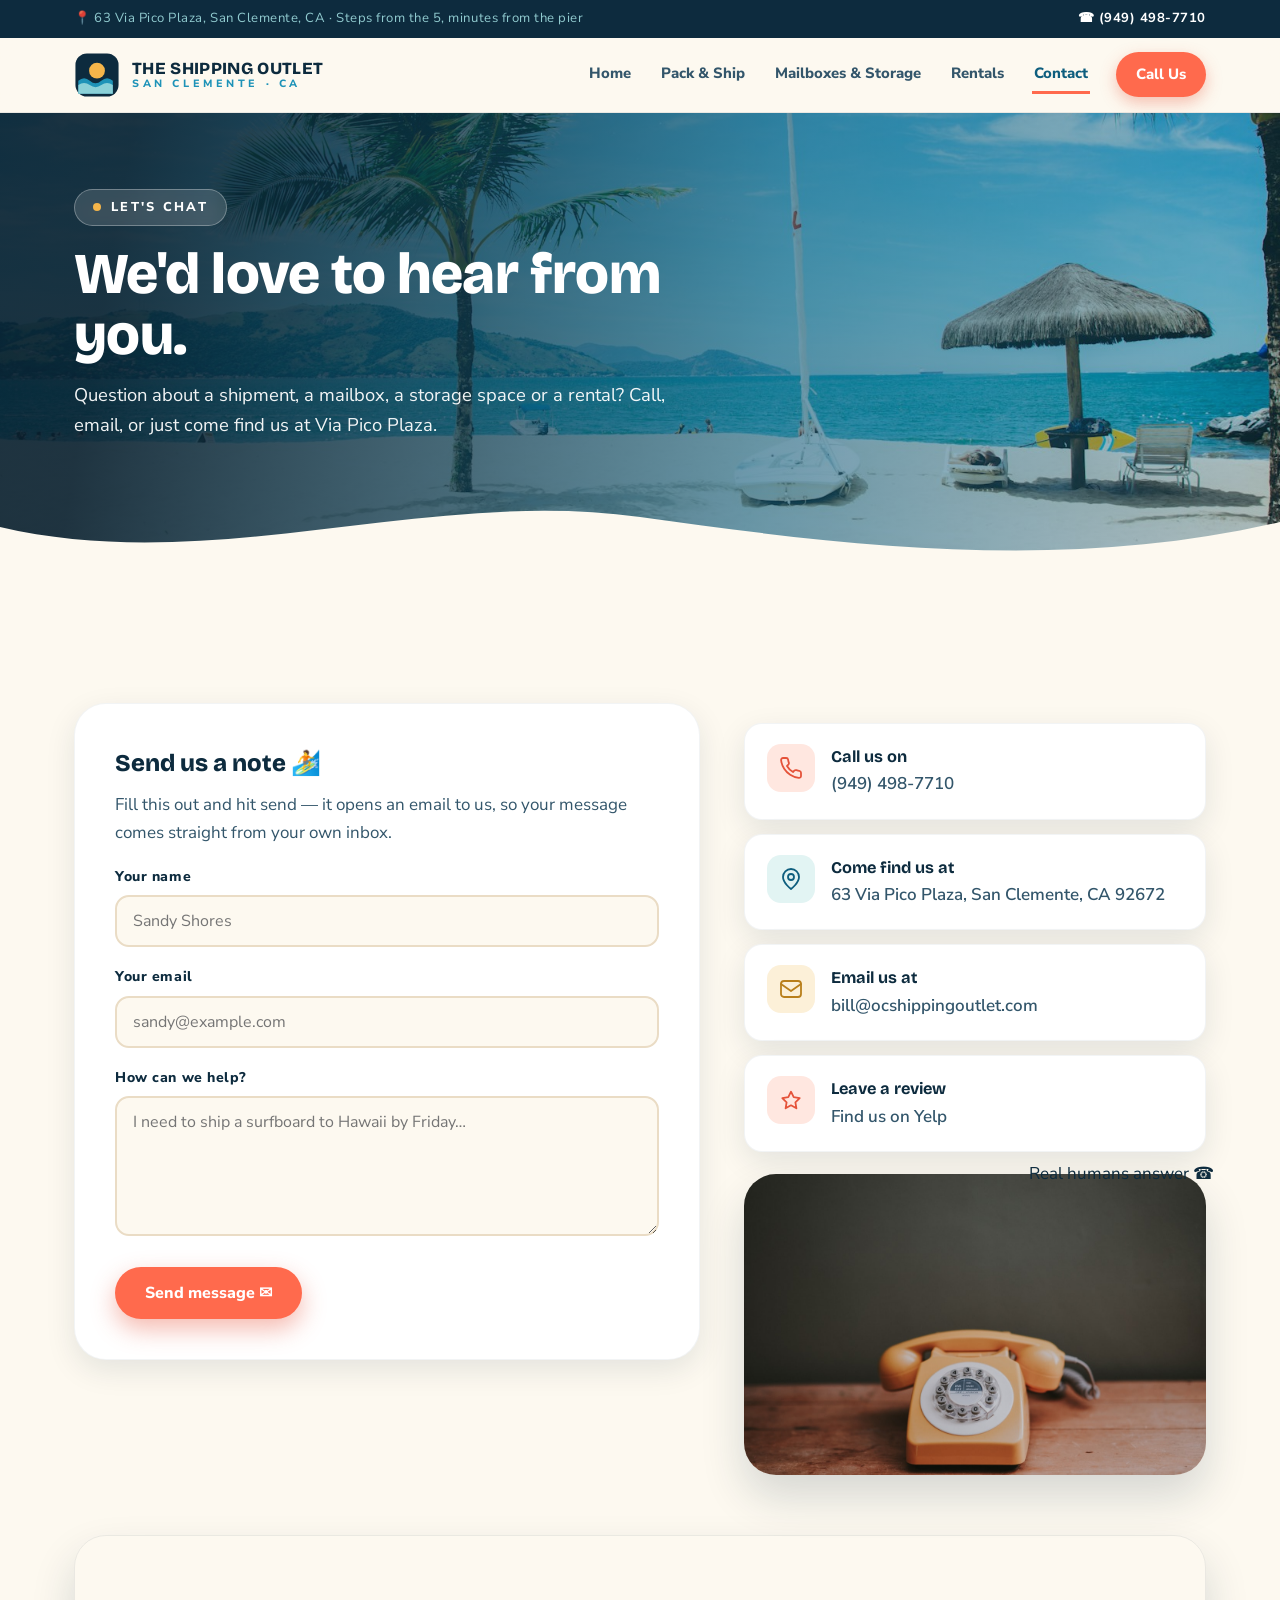
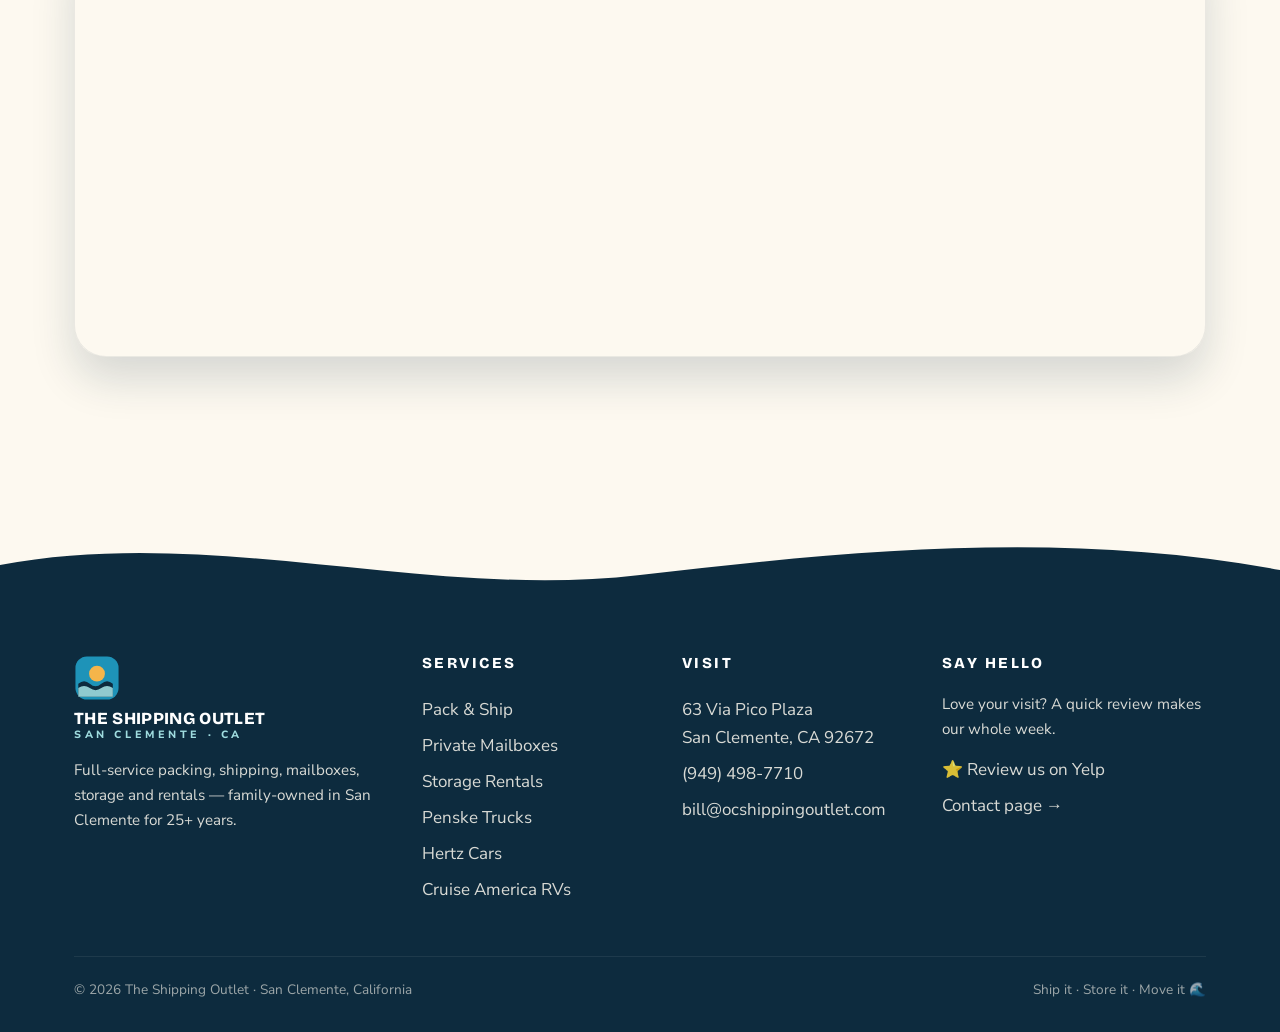
==== contact.html @ ecf814ca "The Shipping Outlet — coastal-modern site for San Clemente shipping, mailbox, storage & rental hub C" ====
<!DOCTYPE html>
<html lang="en">
<head>
<meta charset="UTF-8">
<meta name="viewport" content="width=device-width, initial-scale=1.0">
<title>Contact &amp; Visit Us | The Shipping Outlet, San Clemente</title>
<meta name="description" content="Visit The Shipping Outlet at 63 Via Pico Plaza, San Clemente, CA 92672. Call (949) 498-7710 or email bill@ocshippingoutlet.com.">
<link rel="icon" href="data:image/svg+xml,<svg xmlns='http://www.w3.org/2000/svg' viewBox='0 0 100 100'><text y='.9em' font-size='90'>📦</text></svg>">
<link rel="preconnect" href="https://fonts.googleapis.com">
<link rel="preconnect" href="https://fonts.gstatic.com" crossorigin>
<link href="https://fonts.googleapis.com/css2?family=Bricolage+Grotesque:wght@700;800&family=Nunito+Sans:ital,wght@0,400;0,600;0,700;0,800;1,400&display=swap" rel="stylesheet">
<link rel="stylesheet" href="assets/styles.css?v=2">
</head>
<body>

<div class="topbar">
  <div class="wrap">
    <div class="loc">📍 63 Via Pico Plaza, San Clemente, CA <span class="hide-sm">· Steps from the 5, minutes from the pier</span></div>
    <a href="tel:9494987710">☎ (949) 498-7710</a>
  </div>
</div>

<header class="site">
  <div class="wrap">
    <a class="brand" href="index.html" aria-label="The Shipping Outlet home">
      <svg class="mark" viewBox="0 0 64 64" aria-hidden="true">
        <rect x="2" y="2" width="60" height="60" rx="16" fill="#0D2B3E"/>
        <circle cx="32" cy="26" r="11" fill="#F5B54A"/>
        <path d="M6 40 q8 -7 16 0 t16 0 t16 0 v18 h-48 z" fill="#1E93B8"/>
        <path d="M6 46 q8 -6 16 0 t16 0 t16 0 v12 h-48 z" fill="#9FDCDF" opacity=".85"/>
      </svg>
      <span class="word"><b>THE SHIPPING OUTLET</b><span>San Clemente · CA</span></span>
    </a>
    <button class="nav-toggle" aria-label="Menu"><span></span><span></span><span></span></button>
    <nav class="main">
      <a href="index.html">Home</a>
      <a href="shipping.html">Pack &amp; Ship</a>
      <a href="mailboxes-storage.html">Mailboxes &amp; Storage</a>
      <a href="rentals.html">Rentals</a>
      <a href="contact.html" class="active">Contact</a>
      <a href="tel:9494987710" class="cta">Call Us</a>
    </nav>
  </div>
</header>

<section class="page-hero short">
  <div class="bg" style="background-image:url('assets/img/palm-beach.jpg')"></div>
  <div class="wrap">
    <span class="kicker"><span class="dot"></span> Let's chat</span>
    <h1>We'd love to hear from you.</h1>
    <p>Question about a shipment, a mailbox, a storage space or a rental? Call, email, or just come find us at Via Pico Plaza.</p>
  </div>
  <div class="wave-sep">
    <svg viewBox="0 0 1440 90" preserveAspectRatio="none"><path d="M0,45 C240,95 480,5 720,35 C960,65 1200,90 1440,40 L1440,91 L0,91 Z" fill="#FDF9F0"/></svg>
  </div>
</section>

<section class="block">
  <div class="wrap">
    <div class="contact-grid">
      <div class="panel reveal">
        <h3>Send us a note 🏄</h3>
        <p style="color:var(--ink-soft)">Fill this out and hit send — it opens an email to us, so your message comes straight from your own inbox.</p>
        <form id="contact-form">
          <div class="field">
            <label for="cf-name">Your name</label>
            <input id="cf-name" name="name" type="text" required placeholder="Sandy Shores">
          </div>
          <div class="field">
            <label for="cf-email">Your email</label>
            <input id="cf-email" name="email" type="email" required placeholder="sandy@example.com">
          </div>
          <div class="field">
            <label for="cf-message">How can we help?</label>
            <textarea id="cf-message" name="message" required placeholder="I need to ship a surfboard to Hawaii by Friday…"></textarea>
          </div>
          <div class="actions" style="margin-top:22px">
            <button class="btn primary" type="submit">Send message ✉</button>
          </div>
        </form>
      </div>
      <div>
        <div class="info-rows">
          <div class="info-row reveal">
            <span class="chip c-coral"><svg viewBox="0 0 24 24" fill="none" stroke="currentColor" stroke-width="1.8" stroke-linecap="round" stroke-linejoin="round"><path d="M22 16.9v3a2 2 0 01-2.2 2 19.8 19.8 0 01-8.6-3.1 19.5 19.5 0 01-6-6A19.8 19.8 0 012.1 4.2 2 2 0 014.1 2h3a2 2 0 012 1.7c.1 1 .4 2 .7 2.9a2 2 0 01-.5 2.1L8 10a16 16 0 006 6l1.3-1.3a2 2 0 012.1-.5c.9.3 1.9.6 2.9.7a2 2 0 011.7 2z"/></svg></span>
            <div><b>Call us on</b><a href="tel:9494987710">(949) 498-7710</a></div>
          </div>
          <div class="info-row reveal">
            <span class="chip c-teal"><svg viewBox="0 0 24 24" fill="none" stroke="currentColor" stroke-width="1.8" stroke-linecap="round" stroke-linejoin="round"><path d="M20 10c0 6-8 12-8 12s-8-6-8-12a8 8 0 0116 0z"/><circle cx="12" cy="10" r="3"/></svg></span>
            <div><b>Come find us at</b><span>63 Via Pico Plaza, San Clemente, CA 92672</span></div>
          </div>
          <div class="info-row reveal">
            <span class="chip c-amber"><svg viewBox="0 0 24 24" fill="none" stroke="currentColor" stroke-width="1.8" stroke-linecap="round" stroke-linejoin="round"><rect x="2" y="4" width="20" height="16" rx="3"/><path d="M22 7l-10 7L2 7"/></svg></span>
            <div><b>Email us at</b><a href="mailto:bill@ocshippingoutlet.com">bill@ocshippingoutlet.com</a></div>
          </div>
          <div class="info-row reveal">
            <span class="chip c-coral"><svg viewBox="0 0 24 24" fill="none" stroke="currentColor" stroke-width="1.8" stroke-linecap="round" stroke-linejoin="round"><path d="M12 17.3l-5.4 3 1-6-4.3-4.2 6-.9L12 3.7l2.7 5.5 6 .9-4.3 4.2 1 6z"/></svg></span>
            <div><b>Leave a review</b><a href="https://www.yelp.com/search?find_desc=The+Shipping+Outlet&amp;find_loc=San+Clemente%2C+CA" target="_blank" rel="noopener">Find us on Yelp</a></div>
          </div>
        </div>
        <div class="media reveal" style="margin-top:22px;position:relative">
          <img src="assets/img/phone.jpg" alt="Retro telephone — give us a ring" style="border-radius:var(--radius-lg);box-shadow:var(--shadow-lift);aspect-ratio:4/2.6;object-fit:cover;width:100%">
          <span class="sticker" style="position:absolute;top:-14px;right:-8px">Real humans answer ☎</span>
        </div>
      </div>
    </div>

    <div class="map-frame reveal">
      <iframe title="Map to The Shipping Outlet, 63 Via Pico Plaza, San Clemente" src="https://maps.google.com/maps?q=63%20Via%20Pico%20Plaza%2C%20San%20Clemente%2C%20CA%2092672&z=15&output=embed" loading="lazy" referrerpolicy="no-referrer-when-downgrade"></iframe>
    </div>
  </div>
</section>

<footer class="site">
  <div class="wave-top"><svg viewBox="0 0 1440 70" preserveAspectRatio="none"><path d="M0,35 C240,75 480,0 720,25 C960,50 1200,70 1440,30 L1440,71 L0,71 Z" fill="#FDF9F0"/></svg></div>
  <div class="wrap">
    <div class="cols">
      <div>
        <a class="brand" href="index.html" style="margin-bottom:14px">
          <svg class="mark" viewBox="0 0 64 64" aria-hidden="true">
            <rect x="2" y="2" width="60" height="60" rx="16" fill="#1E93B8"/>
            <circle cx="32" cy="26" r="11" fill="#F5B54A"/>
            <path d="M6 40 q8 -7 16 0 t16 0 t16 0 v18 h-48 z" fill="#0D2B3E"/>
            <path d="M6 46 q8 -6 16 0 t16 0 t16 0 v12 h-48 z" fill="#9FDCDF" opacity=".9"/>
          </svg>
          <span class="word"><b>THE SHIPPING OUTLET</b><span>San Clemente · CA</span></span>
        </a>
        <p style="font-size:.95rem;max-width:34ch">Full-service packing, shipping, mailboxes, storage and rentals — family-owned in San Clemente for 25+ years.</p>
      </div>
      <div>
        <h4>Services</h4>
        <a href="shipping.html">Pack &amp; Ship</a>
        <a href="mailboxes-storage.html">Private Mailboxes</a>
        <a href="mailboxes-storage.html#storage">Storage Rentals</a>
        <a href="rentals.html#penske">Penske Trucks</a>
        <a href="rentals.html#hertz">Hertz Cars</a>
        <a href="rentals.html#cruise-america">Cruise America RVs</a>
      </div>
      <div>
        <h4>Visit</h4>
        <a href="https://maps.google.com/?q=63+Via+Pico+Plaza,+San+Clemente,+CA+92672" target="_blank" rel="noopener">63 Via Pico Plaza<br>San Clemente, CA 92672</a>
        <a href="tel:9494987710">(949) 498-7710</a>
        <a href="mailto:bill@ocshippingoutlet.com">bill@ocshippingoutlet.com</a>
      </div>
      <div>
        <h4>Say hello</h4>
        <p style="font-size:.95rem;margin-bottom:10px">Love your visit? A quick review makes our whole week.</p>
        <a href="https://www.yelp.com/search?find_desc=The+Shipping+Outlet&amp;find_loc=San+Clemente%2C+CA" target="_blank" rel="noopener">⭐ Review us on Yelp</a>
        <a href="contact.html">Contact page →</a>
      </div>
    </div>
    <div class="fine">
      <span>© 2026 The Shipping Outlet · San Clemente, California</span>
      <span>Ship it · Store it · Move it 🌊</span>
    </div>
  </div>
</footer>

<script src="assets/main.js"></script>
</body>
</html>
---- assets/styles.css ----
/* ============================================================
   THE SHIPPING OUTLET — "Pico Plaza" coastal design system
   Deep pacific navy · tide teal · sunset coral · warm sand
   ============================================================ */

:root {
  --shell: #FDF9F0;
  --sand: #F4EADA;
  --sand-2: #EADCC5;
  --ink: #0D2B3E;
  --ink-soft: #33566B;
  --ocean: #0E5E7E;
  --tide: #1E93B8;
  --tide-bright: #2FB4DB;
  --foam: #9FDCDF;
  --foam-2: #E2F4F3;
  --coral: #FF6A4D;
  --coral-deep: #E5533A;
  --amber: #F5B54A;
  --white: #FFFFFF;
  --radius: 22px;
  --radius-lg: 32px;
  --shadow: 0 10px 30px rgba(13, 43, 62, .10);
  --shadow-lift: 0 22px 44px rgba(13, 43, 62, .16);
  --font-display: "Bricolage Grotesque", "Arial Black", sans-serif;
  --font-body: "Nunito Sans", "Helvetica Neue", Arial, sans-serif;
}

* { margin: 0; padding: 0; box-sizing: border-box; }

html { scroll-behavior: smooth; }

body {
  font-family: var(--font-body);
  color: var(--ink);
  background: var(--shell);
  line-height: 1.65;
  font-size: 17px;
  -webkit-font-smoothing: antialiased;
}

img { max-width: 100%; display: block; }

a { color: var(--ocean); text-decoration: none; }

.wrap { max-width: 1180px; margin: 0 auto; padding: 0 24px; }

/* ---------- top strip ---------- */
.topbar {
  background: var(--ink);
  color: var(--foam);
  font-size: .82rem;
  letter-spacing: .04em;
}
.topbar .wrap {
  display: flex; justify-content: space-between; align-items: center;
  padding-top: 8px; padding-bottom: 8px; gap: 16px;
}
.topbar a { color: var(--white); font-weight: 700; }
.topbar .loc { opacity: .9; }
@media (max-width: 640px) { .topbar .loc span.hide-sm { display: none; } }

/* ---------- header ---------- */
header.site {
  position: sticky; top: 0; z-index: 50;
  background: rgba(253, 249, 240, .88);
  backdrop-filter: blur(12px);
  -webkit-backdrop-filter: blur(12px);
  border-bottom: 1px solid rgba(13, 43, 62, .08);
}
header.site .wrap {
  display: flex; align-items: center; justify-content: space-between;
  padding-top: 14px; padding-bottom: 14px;
}
.brand { display: flex; align-items: center; gap: 12px; }
.brand svg.mark { width: 46px; height: 46px; flex: none; }
.brand .word { line-height: 1.1; }
.brand .word b {
  display: block; font-family: var(--font-display);
  font-weight: 800; font-size: 1.06rem; letter-spacing: .02em; color: var(--ink);
}
.brand .word span {
  display: block; font-size: .66rem; letter-spacing: .34em;
  font-weight: 800; color: var(--tide); text-transform: uppercase;
}

nav.main { display: flex; align-items: center; gap: 26px; }
nav.main a {
  font-weight: 800; font-size: .93rem; color: var(--ink-soft);
  padding: 6px 2px; border-bottom: 3px solid transparent;
  transition: color .2s, border-color .2s;
}
nav.main a:hover { color: var(--ocean); }
nav.main a.active { color: var(--ocean); border-bottom-color: var(--coral); }
nav.main a.cta {
  background: var(--coral); color: var(--white); border: none;
  padding: 10px 20px; border-radius: 999px; box-shadow: 0 6px 16px rgba(229, 83, 58, .35);
  transition: transform .15s, box-shadow .2s, background .2s;
}
nav.main a.cta:hover { background: var(--coral-deep); transform: translateY(-2px); }

.nav-toggle {
  display: none; background: none; border: none; cursor: pointer; padding: 8px;
}
.nav-toggle span {
  display: block; width: 26px; height: 3px; margin: 5px 0;
  background: var(--ink); border-radius: 3px; transition: transform .25s, opacity .2s;
}
@media (max-width: 880px) {
  .nav-toggle { display: block; }
  nav.main {
    position: absolute; top: 100%; left: 0; right: 0;
    background: var(--shell); flex-direction: column; align-items: stretch;
    padding: 12px 24px 22px; gap: 4px; display: none;
    border-bottom: 1px solid rgba(13,43,62,.1); box-shadow: var(--shadow);
  }
  nav.main.open { display: flex; }
  nav.main a { padding: 12px 4px; border-bottom: 1px solid rgba(13,43,62,.06); }
  nav.main a.cta { text-align: center; margin-top: 10px; }
  body.nav-open .nav-toggle span:nth-child(1) { transform: translateY(8px) rotate(45deg); }
  body.nav-open .nav-toggle span:nth-child(2) { opacity: 0; }
  body.nav-open .nav-toggle span:nth-child(3) { transform: translateY(-8px) rotate(-45deg); }
}

/* ---------- hero ---------- */
.hero {
  position: relative; color: var(--white); overflow: hidden;
  background: var(--ink);
}
.hero .bg {
  position: absolute; inset: 0; background-size: cover; background-position: center;
}
.hero .bg::after {
  content: ""; position: absolute; inset: 0;
  background: linear-gradient(100deg, rgba(9, 33, 48, .88) 8%, rgba(14, 94, 126, .55) 55%, rgba(14, 94, 126, .18) 100%);
}
.hero .wrap { position: relative; z-index: 2; padding-top: 96px; padding-bottom: 150px; }
.hero.short .wrap { padding-top: 72px; padding-bottom: 120px; }
.hero .kicker, .page-hero .kicker {
  display: inline-flex; align-items: center; gap: 10px;
  background: rgba(255, 255, 255, .14); border: 1px solid rgba(255, 255, 255, .3);
  border-radius: 999px; padding: 7px 18px; font-weight: 800;
  font-size: .8rem; letter-spacing: .18em; text-transform: uppercase;
  backdrop-filter: blur(4px);
}
.hero .kicker .dot, .page-hero .kicker .dot { width: 8px; height: 8px; border-radius: 50%; background: var(--amber); }
.hero h1 {
  font-family: var(--font-display); font-weight: 800;
  font-size: clamp(2.6rem, 6vw, 4.5rem); line-height: 1.04;
  margin: 22px 0 18px; max-width: 15ch; letter-spacing: -.01em;
}
.hero h1 .wave-word { color: var(--foam); }
.hero h1 .coral-word { color: var(--coral); }
.hero p.lede { font-size: clamp(1.05rem, 2vw, 1.3rem); max-width: 54ch; opacity: .94; }
.hero .actions { display: flex; flex-wrap: wrap; gap: 14px; margin-top: 32px; }

.btn {
  display: inline-flex; align-items: center; gap: 10px;
  font-family: var(--font-body); font-weight: 800; font-size: 1rem;
  padding: 15px 30px; border-radius: 999px; cursor: pointer; border: none;
  transition: transform .15s, box-shadow .2s, background .2s, color .2s;
}
.btn.primary { background: var(--coral); color: var(--white); box-shadow: 0 10px 24px rgba(229, 83, 58, .4); }
.btn.primary:hover { background: var(--coral-deep); transform: translateY(-2px); }
.btn.ghost { background: rgba(255,255,255,.12); color: var(--white); border: 2px solid rgba(255,255,255,.65); backdrop-filter: blur(4px); }
.btn.ghost:hover { background: rgba(255,255,255,.24); transform: translateY(-2px); }
.btn.navy { background: var(--ink); color: var(--white); box-shadow: 0 10px 24px rgba(13,43,62,.3); }
.btn.navy:hover { background: var(--ocean); transform: translateY(-2px); }

/* wave divider */
.wave-sep { position: absolute; left: 0; right: 0; bottom: -1px; z-index: 3; line-height: 0; }
.wave-sep svg { width: 100%; height: 90px; display: block; }
@media (max-width: 640px) { .wave-sep svg { height: 48px; } }

/* ---------- marquee ---------- */
.marquee {
  background: var(--ink); color: var(--shell); overflow: hidden;
  padding: 14px 0; border-top: 1px solid rgba(255,255,255,.06);
}
.marquee .track {
  display: flex; gap: 48px; width: max-content;
  animation: marquee 28s linear infinite;
  font-family: var(--font-display); font-weight: 700; font-size: .95rem;
  letter-spacing: .22em; text-transform: uppercase; white-space: nowrap;
}
.marquee .track span { display: inline-flex; align-items: center; gap: 48px; }
.marquee em { font-style: normal; color: var(--amber); }
@keyframes marquee { to { transform: translateX(-50%); } }
@media (prefers-reduced-motion: reduce) { .marquee .track { animation: none; } }

/* ---------- sections ---------- */
section.block { padding: 84px 0; }
section.block.tight { padding: 60px 0; }
section.sand { background: var(--sand); }
section.foam { background: var(--foam-2); }
section.navy { background: var(--ink); color: var(--shell); }

.eyebrow {
  display: inline-block; font-weight: 800; font-size: .78rem;
  letter-spacing: .3em; text-transform: uppercase; color: var(--tide);
  margin-bottom: 12px;
}
section.navy .eyebrow { color: var(--foam); }
h2.title {
  font-family: var(--font-display); font-weight: 800;
  font-size: clamp(1.9rem, 4vw, 2.9rem); line-height: 1.12; letter-spacing: -.01em;
  max-width: 24ch;
}
p.sub { font-size: 1.12rem; color: var(--ink-soft); max-width: 62ch; margin-top: 14px; }
section.navy p.sub { color: rgba(253, 249, 240, .82); }
.center { text-align: center; }
.center h2.title, .center p.sub { margin-left: auto; margin-right: auto; }

/* ---------- service cards ---------- */
.cards {
  display: grid; gap: 22px; margin-top: 48px;
  grid-template-columns: repeat(3, 1fr);
}
@media (max-width: 980px) { .cards { grid-template-columns: repeat(2, 1fr); } }
@media (max-width: 620px) { .cards { grid-template-columns: 1fr; } }

.card {
  background: var(--white); border-radius: var(--radius);
  padding: 30px 28px; box-shadow: var(--shadow);
  border: 1px solid rgba(13, 43, 62, .05);
  transition: transform .2s, box-shadow .25s;
  display: flex; flex-direction: column; gap: 12px;
}
.card:hover { transform: translateY(-6px); box-shadow: var(--shadow-lift); }
.card .chip {
  width: 58px; height: 58px; border-radius: 18px;
  display: grid; place-items: center; margin-bottom: 4px;
}
.card .chip svg { width: 30px; height: 30px; }
.chip.c-teal { background: var(--foam-2); color: var(--ocean); }
.chip.c-coral { background: #FFE7E0; color: var(--coral-deep); }
.chip.c-amber { background: #FCF0D8; color: #B97F1B; }
.card h3 { font-family: var(--font-display); font-weight: 800; font-size: 1.28rem; }
.card p { color: var(--ink-soft); font-size: .98rem; }
.card .go {
  margin-top: auto; font-weight: 800; color: var(--coral-deep); font-size: .95rem;
  display: inline-flex; align-items: center; gap: 6px;
}
.card .go::after { content: "→"; transition: transform .2s; }
.card:hover .go::after { transform: translateX(4px); }

/* ---------- partner logos ---------- */
.logo-strip {
  display: flex; flex-wrap: wrap; justify-content: center; align-items: stretch;
  gap: 18px; margin-top: 44px;
}
.logo-strip .logo-card {
  background: var(--white); border-radius: 18px; box-shadow: var(--shadow);
  border: 1px solid rgba(13,43,62,.05);
  padding: 18px 28px; display: grid; place-items: center;
  min-width: 150px; min-height: 86px;
  transition: transform .2s, box-shadow .25s;
}
.logo-strip .logo-card:hover { transform: translateY(-4px); box-shadow: var(--shadow-lift); }
.logo-strip img, .logo-strip svg { height: 40px; width: auto; max-width: 130px; object-fit: contain; }

/* ---------- split sections ---------- */
.split {
  display: grid; grid-template-columns: 1fr 1fr; gap: 56px; align-items: center;
  margin-top: 48px;
}
.split.first { margin-top: 0; }
@media (max-width: 900px) { .split { grid-template-columns: 1fr; gap: 30px; } }
.split .media { position: relative; }
.split .media img, .split .media svg.illus {
  width: 100%; border-radius: var(--radius-lg); box-shadow: var(--shadow-lift);
  aspect-ratio: 4 / 3.1; object-fit: cover;
}
.split .media .sticker {
  position: absolute; top: -18px; right: -12px;
  background: var(--amber); color: var(--ink);
  font-family: var(--font-display); font-weight: 800; font-size: .85rem;
  padding: 10px 18px; border-radius: 999px; box-shadow: var(--shadow);
  transform: rotate(4deg); letter-spacing: .04em;
}
.split .media .sticker.teal { background: var(--tide); color: var(--white); transform: rotate(-3deg); left: -12px; right: auto; }
.split h3.head {
  font-family: var(--font-display); font-weight: 800;
  font-size: clamp(1.6rem, 3vw, 2.2rem); line-height: 1.15; margin-bottom: 14px;
}
.split p { color: var(--ink-soft); margin-bottom: 12px; }
section.navy .split p { color: rgba(253,249,240,.82); }

ul.ticks { list-style: none; margin: 18px 0 6px; display: grid; gap: 12px; }
ul.ticks li { display: flex; gap: 12px; align-items: flex-start; font-weight: 600; }
ul.ticks li::before {
  content: "✓"; flex: none; width: 24px; height: 24px; border-radius: 50%;
  background: var(--foam-2); color: var(--ocean); font-weight: 800; font-size: .8rem;
  display: grid; place-items: center; margin-top: 2px;
}
section.navy ul.ticks li::before { background: rgba(159,220,223,.2); color: var(--foam); }

/* ---------- stats ---------- */
.stats {
  display: grid; grid-template-columns: repeat(4, 1fr); gap: 20px; margin-top: 48px;
}
@media (max-width: 800px) { .stats { grid-template-columns: repeat(2, 1fr); } }
.stat {
  background: rgba(255,255,255,.06); border: 1px solid rgba(159,220,223,.22);
  border-radius: var(--radius); padding: 28px 22px; text-align: center;
}
.stat b {
  display: block; font-family: var(--font-display); font-weight: 800;
  font-size: clamp(1.9rem, 3.6vw, 2.7rem); color: var(--foam); line-height: 1;
}
.stat span { font-size: .88rem; letter-spacing: .12em; text-transform: uppercase; font-weight: 800; opacity: .8; }

/* ---------- CTA band ---------- */
.cta-band {
  background: linear-gradient(115deg, var(--ocean), var(--tide) 70%, var(--tide-bright));
  border-radius: var(--radius-lg); color: var(--white);
  padding: 52px 56px; display: flex; align-items: center; justify-content: space-between;
  gap: 30px; flex-wrap: wrap; box-shadow: var(--shadow-lift);
  position: relative; overflow: hidden;
}
.cta-band::before {
  content: ""; position: absolute; right: -60px; top: -60px; width: 240px; height: 240px;
  border-radius: 50%; background: rgba(255,255,255,.12);
}
.cta-band::after {
  content: ""; position: absolute; right: 40px; bottom: -90px; width: 200px; height: 200px;
  border-radius: 50%; background: rgba(255,255,255,.08);
}
.cta-band h3 { font-family: var(--font-display); font-weight: 800; font-size: clamp(1.5rem, 3vw, 2.1rem); max-width: 22ch; position: relative; z-index: 1; }
.cta-band p { opacity: .92; margin-top: 6px; position: relative; z-index: 1; }
.cta-band .btn { position: relative; z-index: 1; flex: none; }
.cta-band .btn.light { background: var(--white); color: var(--ocean); box-shadow: 0 10px 24px rgba(9,33,48,.3); }
.cta-band .btn.light:hover { background: var(--shell); transform: translateY(-2px); }

/* ---------- footer ---------- */
footer.site { background: var(--ink); color: rgba(253,249,240,.85); position: relative; margin-top: 90px; }
footer.site .wave-top { position: absolute; top: -1px; left: 0; right: 0; transform: scaleY(-1); line-height: 0; }
footer.site .wave-top svg { width: 100%; height: 70px; display: block; }
footer.site .cols {
  display: grid; grid-template-columns: 1.4fr 1fr 1fr 1.2fr; gap: 40px;
  padding: 120px 0 48px;
}
@media (max-width: 900px) { footer.site .cols { grid-template-columns: 1fr 1fr; padding-top: 100px; } }
@media (max-width: 560px) { footer.site .cols { grid-template-columns: 1fr; } }
footer.site h4 {
  font-family: var(--font-display); font-weight: 800; color: var(--white);
  font-size: .95rem; letter-spacing: .16em; text-transform: uppercase; margin-bottom: 16px;
}
footer.site a { color: rgba(253,249,240,.85); display: block; padding: 4px 0; }
footer.site a:hover { color: var(--foam); }
footer.site .brand b { color: var(--white); }
footer.site .brand .word span { color: var(--foam); }
footer.site .fine {
  border-top: 1px solid rgba(255,255,255,.1); padding: 22px 0 30px;
  display: flex; justify-content: space-between; gap: 12px; flex-wrap: wrap;
  font-size: .85rem; opacity: .7;
}

/* ---------- page hero (interior) ---------- */
.page-hero { position: relative; background: var(--ink); color: var(--white); overflow: hidden; }
.page-hero .bg { position: absolute; inset: 0; background-size: cover; background-position: center; }
.page-hero .bg::after {
  content: ""; position: absolute; inset: 0;
  background: linear-gradient(100deg, rgba(9,33,48,.9) 10%, rgba(14,94,126,.6) 60%, rgba(14,94,126,.25));
}
.page-hero .wrap { position: relative; z-index: 2; padding-top: 76px; padding-bottom: 130px; }
.page-hero h1 {
  font-family: var(--font-display); font-weight: 800;
  font-size: clamp(2.2rem, 5vw, 3.6rem); line-height: 1.06; margin: 18px 0 14px;
  max-width: 18ch; letter-spacing: -.01em;
}
.page-hero p { font-size: 1.15rem; max-width: 54ch; opacity: .94; }

/* ---------- contact ---------- */
.contact-grid { display: grid; grid-template-columns: 1.15fr .85fr; gap: 44px; margin-top: 48px; align-items: start; }
@media (max-width: 900px) { .contact-grid { grid-template-columns: 1fr; } }
.panel {
  background: var(--white); border-radius: var(--radius-lg); padding: 40px;
  box-shadow: var(--shadow); border: 1px solid rgba(13,43,62,.05);
}
.panel h3 { font-family: var(--font-display); font-weight: 800; font-size: 1.5rem; margin-bottom: 8px; }
.field { margin-top: 18px; }
.field label { display: block; font-weight: 800; font-size: .88rem; letter-spacing: .04em; margin-bottom: 7px; }
.field input, .field textarea {
  width: 100%; font-family: var(--font-body); font-size: 1rem; color: var(--ink);
  background: var(--shell); border: 2px solid var(--sand-2); border-radius: 14px;
  padding: 13px 16px; transition: border-color .2s, box-shadow .2s;
}
.field input:focus, .field textarea:focus {
  outline: none; border-color: var(--tide); box-shadow: 0 0 0 4px rgba(30,147,184,.15);
}
.field textarea { min-height: 140px; resize: vertical; }
.info-rows { display: grid; gap: 14px; margin-top: 20px; }
.info-row {
  display: flex; gap: 16px; align-items: flex-start;
  background: var(--white); border-radius: 18px; padding: 20px 22px;
  box-shadow: var(--shadow); border: 1px solid rgba(13,43,62,.05);
}
.info-row .chip { flex: none; width: 48px; height: 48px; border-radius: 14px; display: grid; place-items: center; }
.info-row .chip svg { width: 24px; height: 24px; }
.info-row b { display: block; font-family: var(--font-display); font-size: 1.02rem; }
.info-row a, .info-row span { color: var(--ink-soft); font-weight: 600; display: inline; padding: 0; }
.map-frame {
  margin-top: 60px; border-radius: var(--radius-lg); overflow: hidden;
  box-shadow: var(--shadow-lift); border: 1px solid rgba(13,43,62,.08);
  line-height: 0;
}
.map-frame iframe { width: 100%; height: 420px; border: 0; }

/* ---------- misc ---------- */
.reveal { opacity: 0; transform: translateY(26px); transition: opacity .7s ease, transform .7s ease; }
.reveal.in { opacity: 1; transform: none; }
@media (prefers-reduced-motion: reduce) { .reveal { opacity: 1; transform: none; transition: none; } }

.pill-row { display: flex; flex-wrap: wrap; gap: 10px; margin-top: 20px; }
.pill {
  background: var(--white); border: 2px solid var(--sand-2); border-radius: 999px;
  padding: 8px 18px; font-weight: 800; font-size: .88rem; color: var(--ink-soft);
}
.hero .pill, .page-hero .pill { background: rgba(255,255,255,.12); border-color: rgba(255,255,255,.35); color: var(--white); }
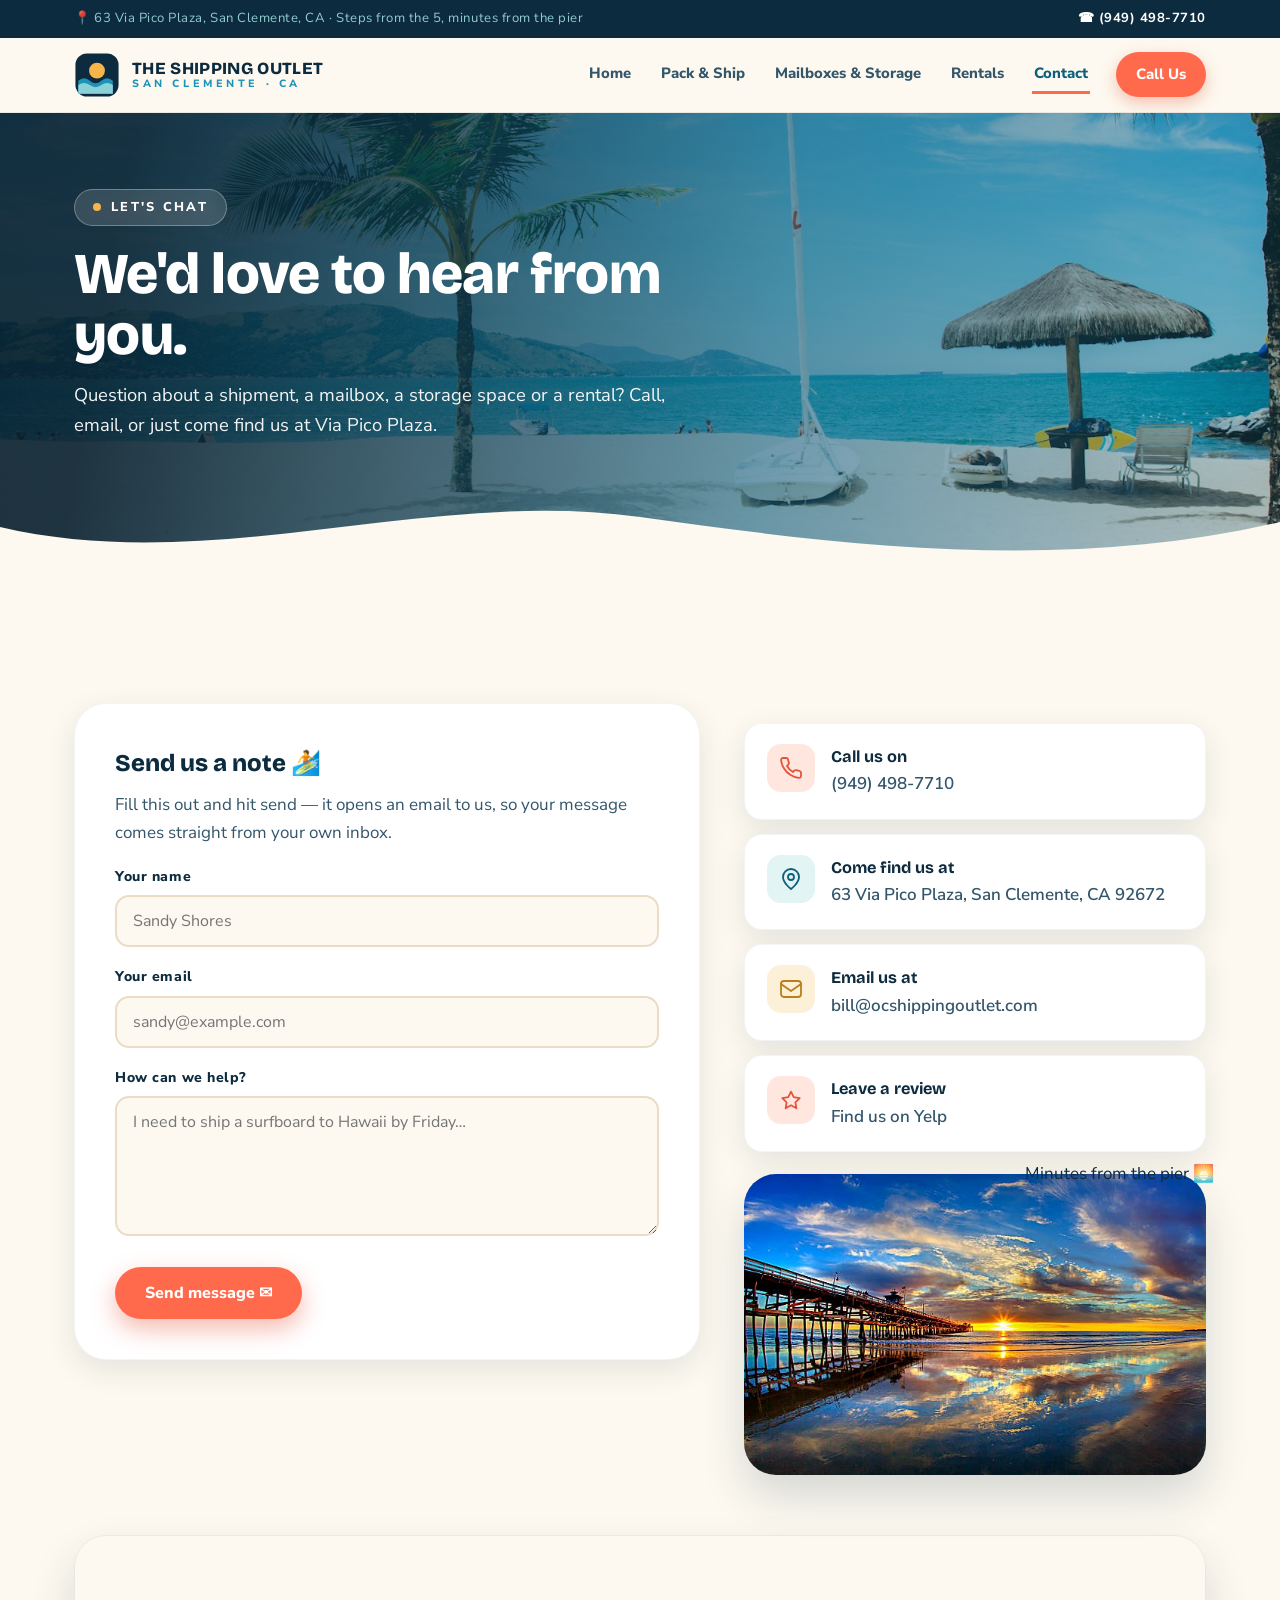
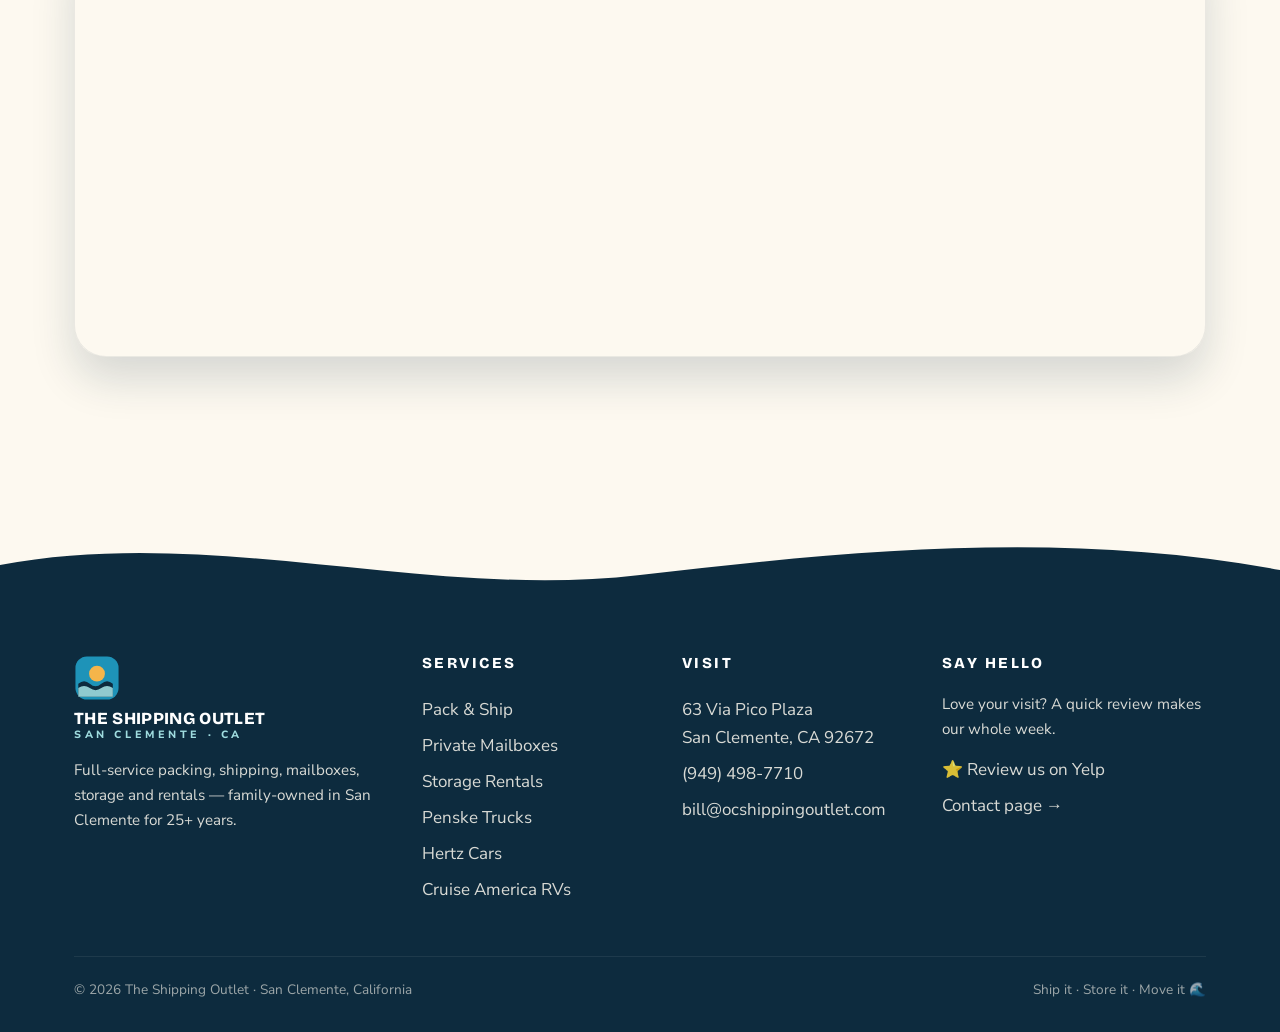
==== commit 0c2768f1: "Contact page: showcase San Clemente Pier sunset photo Co-Authored-By: Claude Fable 5 <noreply@anthro" ====
--- a/contact.html
+++ b/contact.html
@@ -99,8 +99,8 @@
           </div>
         </div>
         <div class="media reveal" style="margin-top:22px;position:relative">
-          <img src="assets/img/phone.jpg" alt="Retro telephone — give us a ring" style="border-radius:var(--radius-lg);box-shadow:var(--shadow-lift);aspect-ratio:4/2.6;object-fit:cover;width:100%">
-          <span class="sticker" style="position:absolute;top:-14px;right:-8px">Real humans answer ☎</span>
+          <img src="assets/img/pier-sunset.jpg" alt="San Clemente Pier at sunset, reflected on the wet sand" style="border-radius:var(--radius-lg);box-shadow:var(--shadow-lift);aspect-ratio:4/2.6;object-fit:cover;width:100%">
+          <span class="sticker" style="position:absolute;top:-14px;right:-8px">Minutes from the pier 🌅</span>
         </div>
       </div>
     </div>
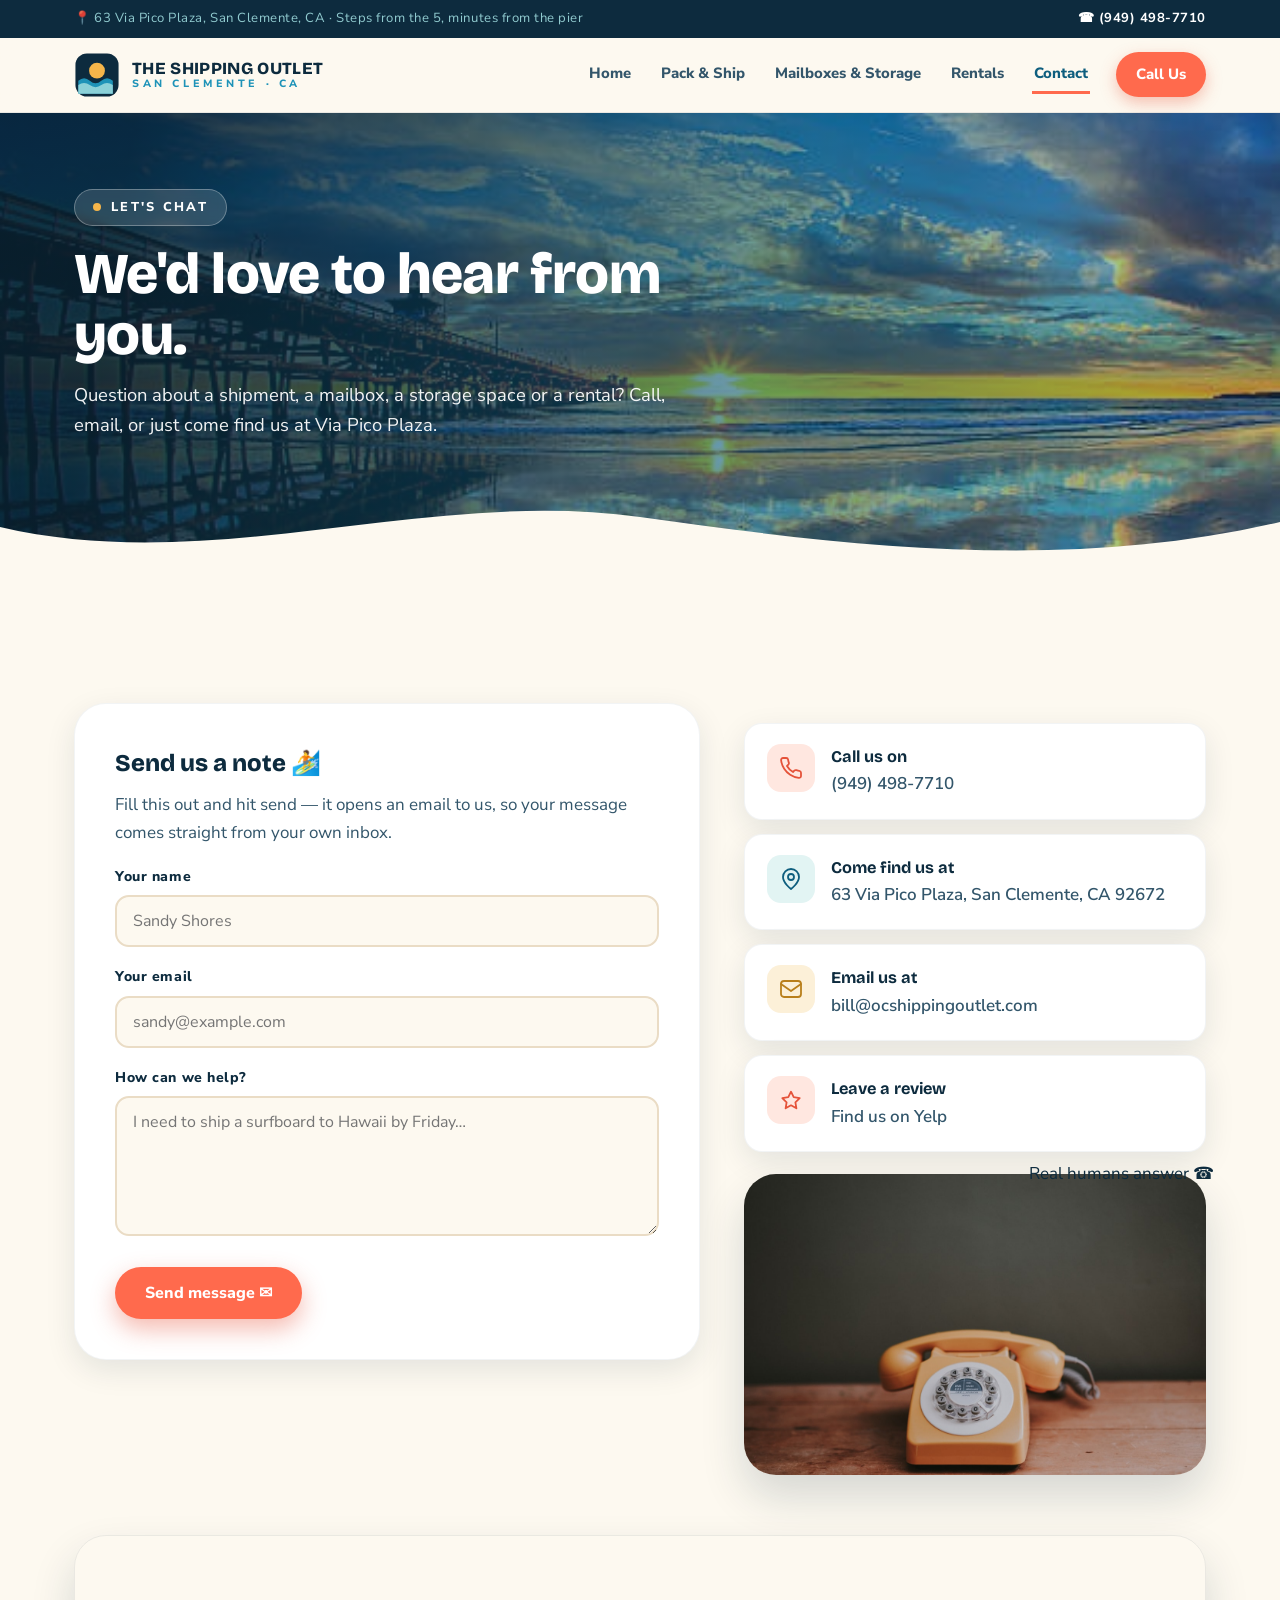
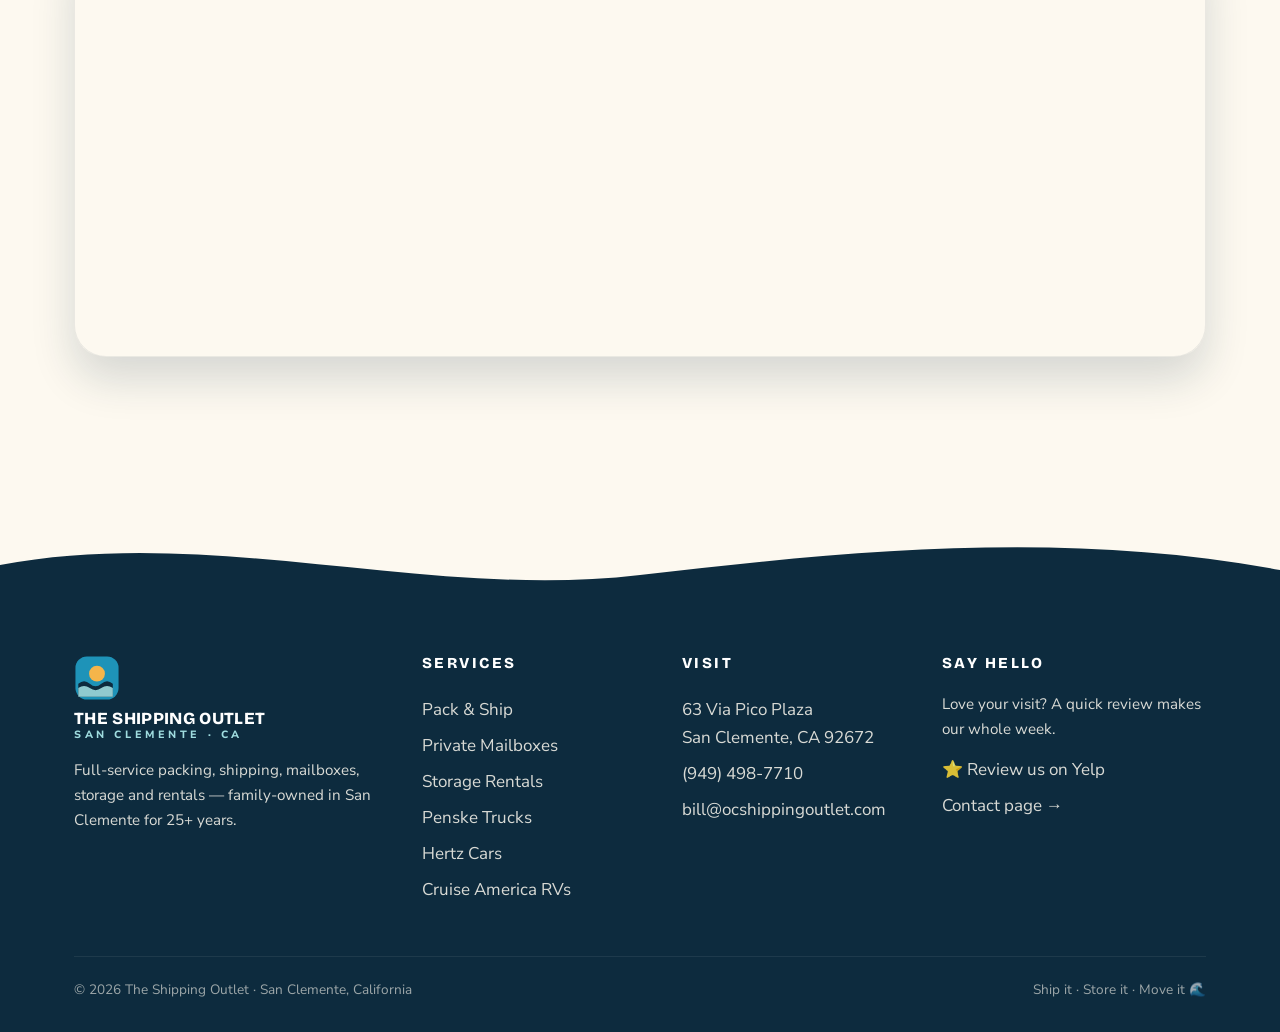
==== commit 9bfbaecd: "Pier sunset heroes: new pier photo on homepage, pier-sunset as contact hero, restore phone card Co-A" ====
--- a/contact.html
+++ b/contact.html
@@ -44,7 +44,7 @@
 </header>
 
 <section class="page-hero short">
-  <div class="bg" style="background-image:url('assets/img/palm-beach.jpg')"></div>
+  <div class="bg" style="background-image:url('assets/img/pier-sunset.jpg');background-position:center 40%"></div>
   <div class="wrap">
     <span class="kicker"><span class="dot"></span> Let's chat</span>
     <h1>We'd love to hear from you.</h1>
@@ -99,8 +99,8 @@
           </div>
         </div>
         <div class="media reveal" style="margin-top:22px;position:relative">
-          <img src="assets/img/pier-sunset.jpg" alt="San Clemente Pier at sunset, reflected on the wet sand" style="border-radius:var(--radius-lg);box-shadow:var(--shadow-lift);aspect-ratio:4/2.6;object-fit:cover;width:100%">
-          <span class="sticker" style="position:absolute;top:-14px;right:-8px">Minutes from the pier 🌅</span>
+          <img src="assets/img/phone.jpg" alt="Retro telephone — give us a ring" style="border-radius:var(--radius-lg);box-shadow:var(--shadow-lift);aspect-ratio:4/2.6;object-fit:cover;width:100%">
+          <span class="sticker" style="position:absolute;top:-14px;right:-8px">Real humans answer ☎</span>
         </div>
       </div>
     </div>
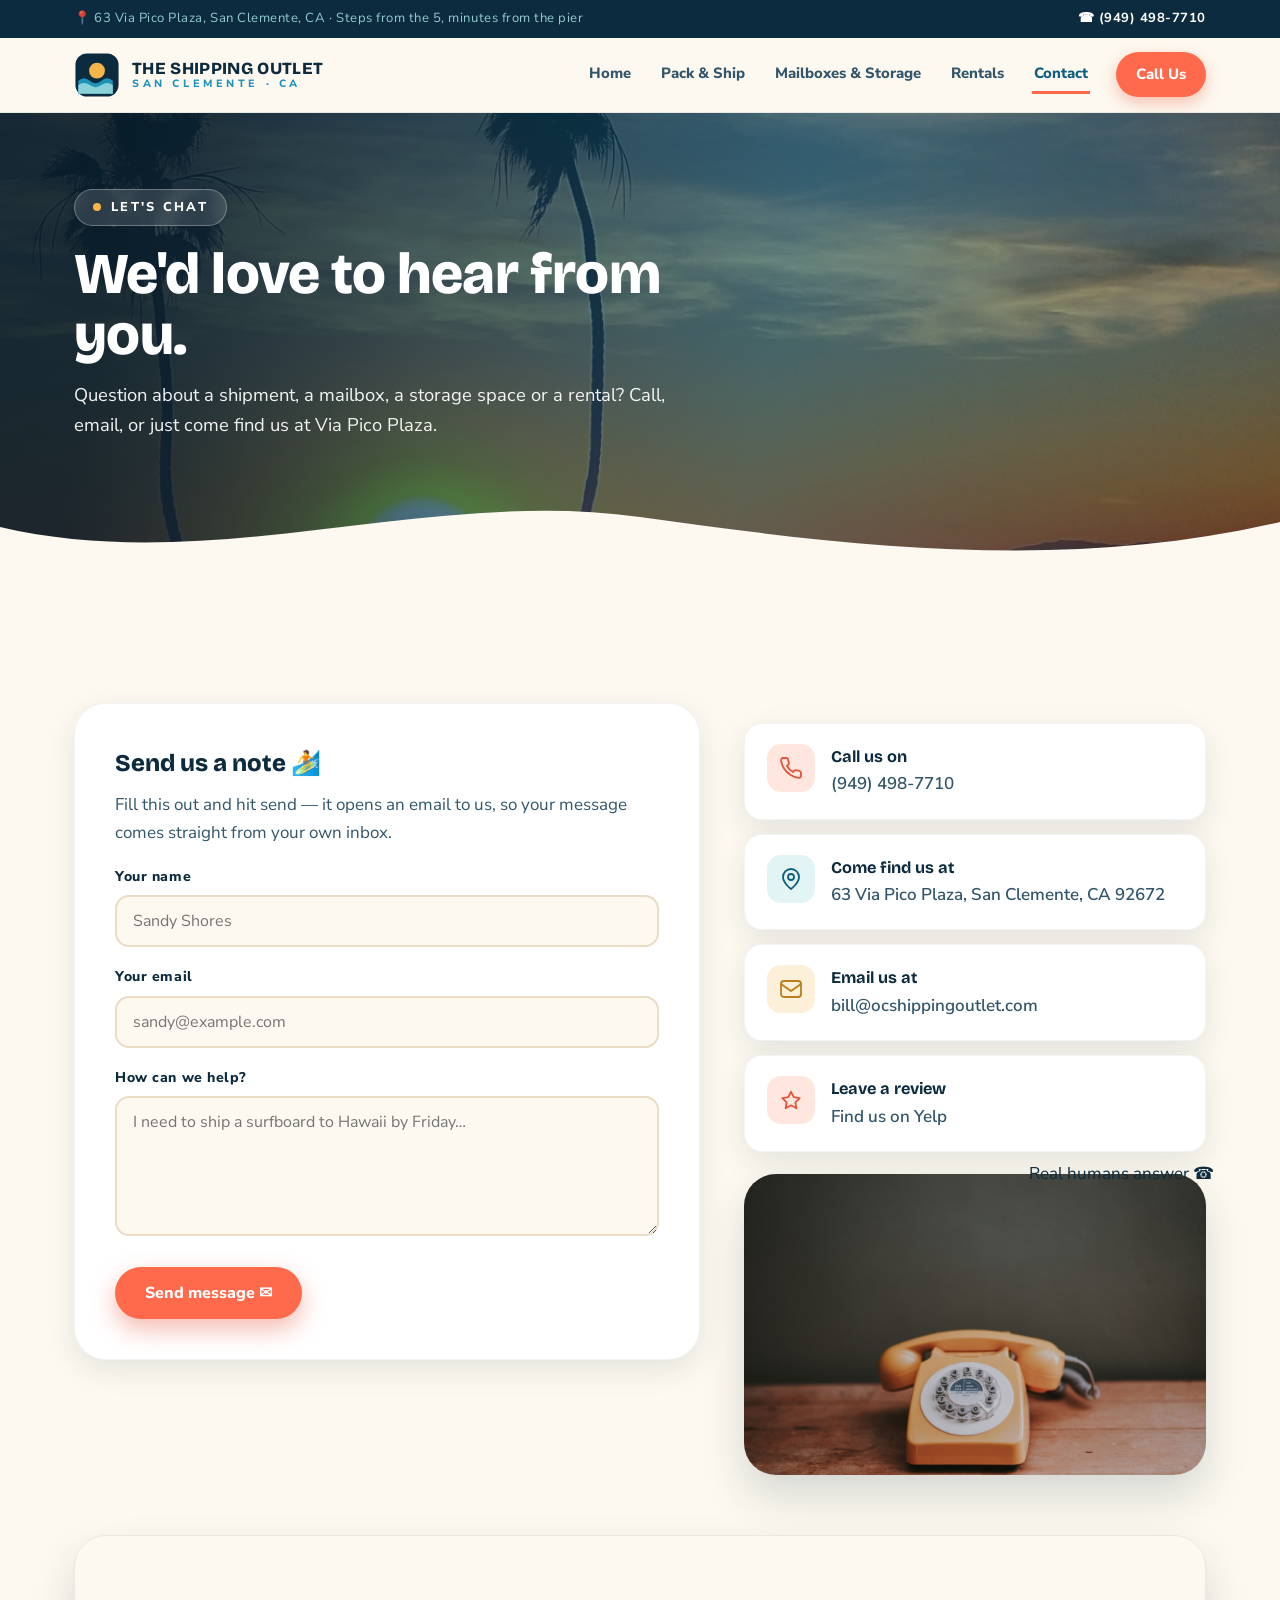
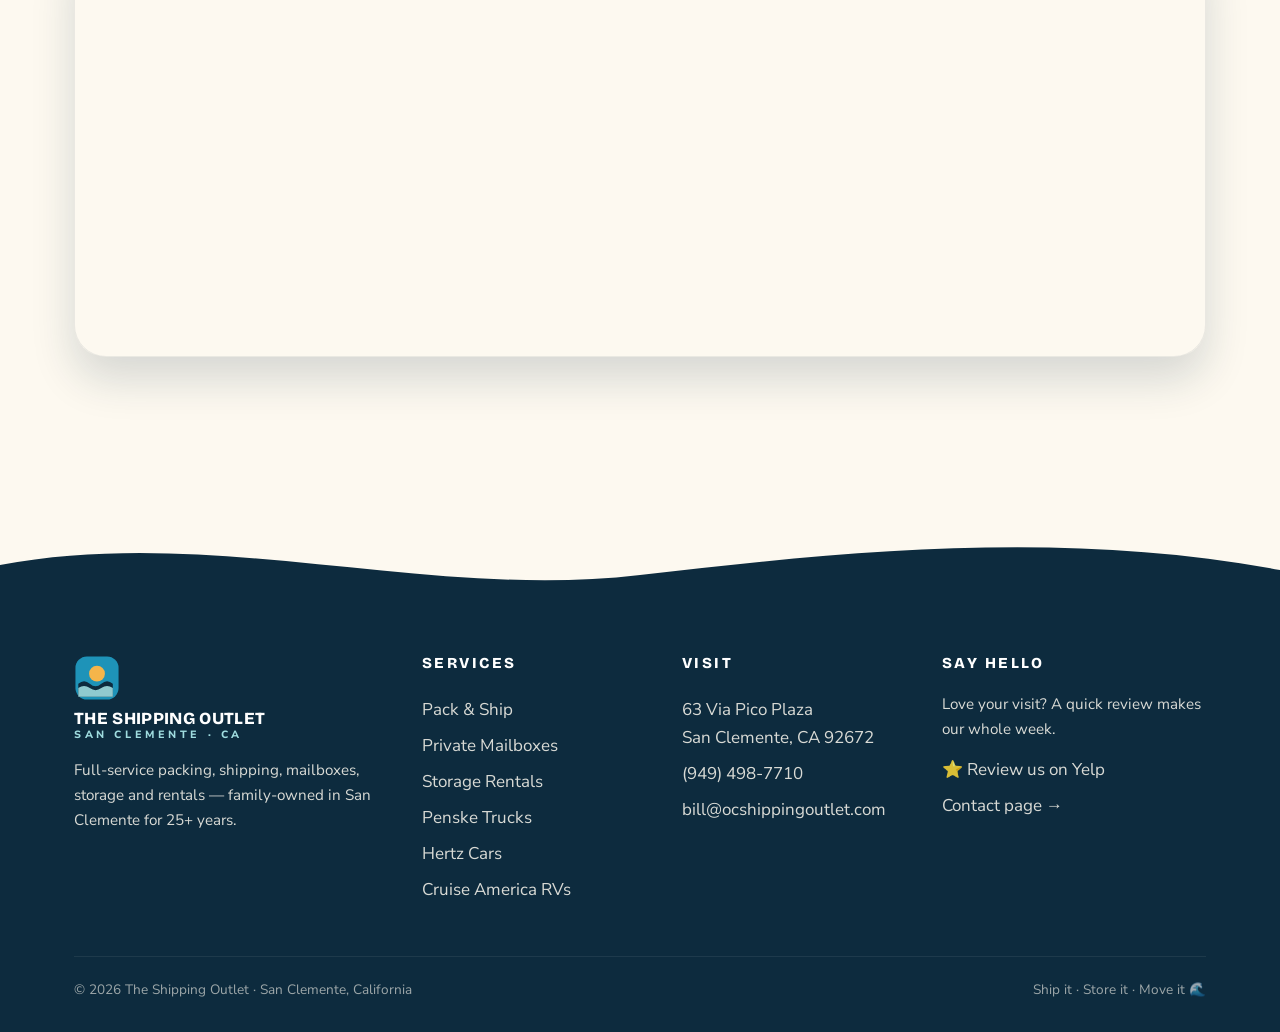
==== commit 4610ccc9: "Contact hero: twin-palms sunset background Co-Authored-By: Claude Fable 5 <noreply@anthropic.com>" ====
--- a/contact.html
+++ b/contact.html
@@ -44,7 +44,7 @@
 </header>
 
 <section class="page-hero short">
-  <div class="bg" style="background-image:url('assets/img/pier-sunset.jpg');background-position:center 40%"></div>
+  <div class="bg" style="background-image:url('assets/img/palms-sunset.jpg');background-position:center 45%"></div>
   <div class="wrap">
     <span class="kicker"><span class="dot"></span> Let's chat</span>
     <h1>We'd love to hear from you.</h1>
